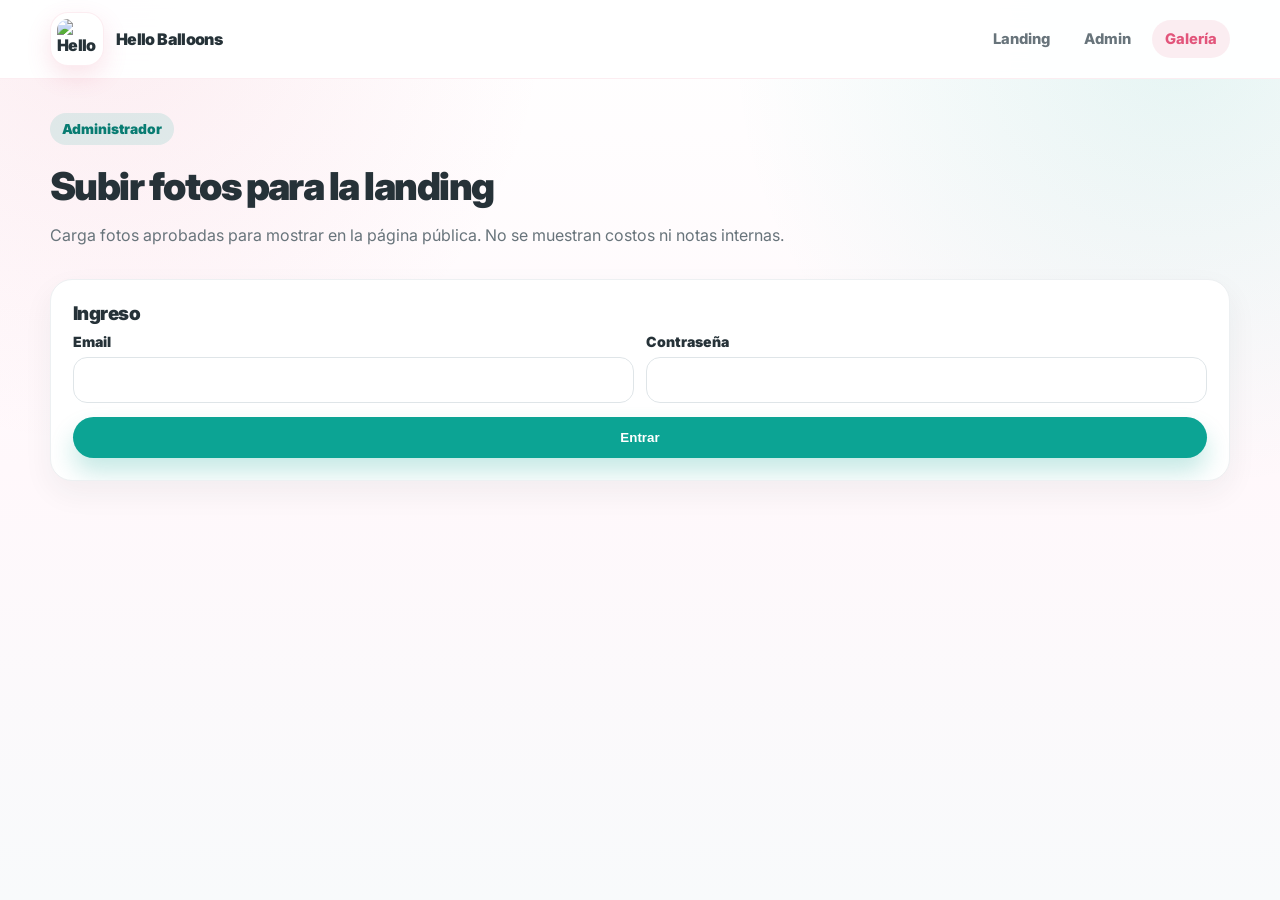
==== admin-galeria.html @ 2f2d410d "Add admin public gallery upload page" ====
<!DOCTYPE html>
<html lang="es">
<head>
  <meta charset="UTF-8" />
  <meta name="viewport" content="width=device-width, initial-scale=1.0" />
  <title>Galería Admin | Hello Balloons</title>
  <link rel="preconnect" href="https://fonts.googleapis.com">
  <link rel="preconnect" href="https://fonts.gstatic.com" crossorigin>
  <link href="https://fonts.googleapis.com/css2?family=Inter:wght@400;600;700;800;900&display=swap" rel="stylesheet">
  <link rel="stylesheet" href="assets/css/hb-app.css" />
</head>
<body>
  <nav class="hb-nav">
    <div class="hb-nav-inner">
      <a class="hb-brand" href="index.html"><img src="https://i.imgur.com/41t5f0K.png" alt="Hello Balloons" /><span>Hello Balloons</span></a>
      <div class="hb-nav-links">
        <a href="index.html">Landing</a>
        <a href="admin.html">Admin</a>
        <a class="active" href="admin-galeria.html">Galería</a>
      </div>
    </div>
  </nav>

  <main class="hb-section">
    <div class="hb-container">
      <div class="hb-section-header">
        <div>
          <div class="hb-eyebrow">Administrador</div>
          <h2>Subir fotos para la landing</h2>
          <p class="hb-muted">Carga fotos aprobadas para mostrar en la página pública. No se muestran costos ni notas internas.</p>
        </div>
      </div>

      <section id="loginPanel" class="hb-card pad" style="display:none;margin-bottom:18px">
        <h3>Ingreso</h3>
        <form id="loginForm" class="hb-form">
          <div class="hb-inline">
            <div class="hb-field"><label>Email</label><input id="email" type="email" required /></div>
            <div class="hb-field"><label>Contraseña</label><input id="password" type="password" required /></div>
          </div>
          <button class="hb-button primary" type="submit">Entrar</button>
        </form>
        <div id="loginMessage" class="hb-alert danger" style="display:none;margin-top:14px"></div>
      </section>

      <section id="galleryPanel" style="display:none">
        <div class="hb-grid-2">
          <div class="hb-card pad">
            <h3>Nuevo evento público</h3>
            <form id="galleryForm" class="hb-form">
              <div class="hb-field">
                <label>Título para mostrar</label>
                <input id="publicTitle" placeholder="Bautizo en tonos suaves" required />
              </div>
              <div class="hb-inline">
                <div class="hb-field">
                  <label>Tipo</label>
                  <select id="eventType">
                    <option>Bautizo</option>
                    <option>Cumpleaños</option>
                    <option>Baby shower</option>
                    <option>Revelación</option>
                    <option>Graduación</option>
                    <option>Corporativo</option>
                    <option>Otro</option>
                  </select>
                </div>
                <div class="hb-field">
                  <label>Fecha</label>
                  <input id="eventDate" type="date" />
                </div>
              </div>
              <div class="hb-field">
                <label>Colores</label>
                <input id="colors" placeholder="beige, blanco, dorado" />
              </div>
              <div class="hb-field">
                <label>Fotos</label>
                <input id="photos" type="file" accept="image/*" multiple required />
              </div>
              <button class="hb-button primary" type="submit">Publicar en galería</button>
            </form>
            <div id="formMessage" class="hb-alert info" style="display:none;margin-top:14px"></div>
          </div>

          <div class="hb-card pad">
            <h3>Importante</h3>
            <p class="hb-muted">Solo sube fotos que quieres mostrar públicamente. La landing usará estas imágenes para inspirar a nuevos clientes.</p>
            <div class="hb-alert warn">Esta sección es solo para fotos públicas. La memoria interna de eventos sigue separada.</div>
          </div>
        </div>

        <section class="hb-section">
          <div class="hb-section-header">
            <div><h2>Últimos eventos publicados</h2></div>
            <button id="refreshButton" class="hb-button secondary" type="button">Actualizar</button>
          </div>
          <div id="galleryGrid" class="hb-grid-3"></div>
        </section>
      </section>
    </div>
  </main>

  <script src="https://cdn.jsdelivr.net/npm/@supabase/supabase-js@2"></script>
  <script src="assets/js/supabase-config.js"></script>
  <script src="assets/js/hb-core.js"></script>
  <script>
    function colorsArray(value) {
      return String(value || '').split(',').map(item => item.trim()).filter(Boolean);
    }

    function showMessage(id, text, kind = 'info') {
      const box = document.getElementById(id);
      box.className = `hb-alert ${kind}`;
      box.textContent = text;
      box.style.display = 'block';
    }

    async function requireSession() {
      if (!window.HB.isConfigured()) {
        document.getElementById('loginPanel').style.display = 'none';
        document.getElementById('galleryPanel').style.display = 'block';
        showMessage('formMessage', 'Modo prototipo: configura Supabase y ejecuta las migraciones para subir fotos reales.', 'warn');
        return;
      }
      const session = await window.HB.getSession();
      document.getElementById('loginPanel').style.display = session ? 'none' : 'block';
      document.getElementById('galleryPanel').style.display = session ? 'block' : 'none';
      if (session) await loadGallery();
    }

    async function uploadPublicPhotos(memoryId, files) {
      const client = window.HB.client();
      let uploaded = 0;
      for (const file of files) {
        const safeName = file.name.replace(/[^a-zA-Z0-9._-]+/g, '-');
        const path = `${memoryId}/${Date.now()}-${safeName}`;
        const { error: uploadError } = await client.storage.from('event-gallery').upload(path, file);
        if (uploadError) throw uploadError;
        const { error: photoError } = await client.from('event_memory_photos').insert({
          event_memory_id: memoryId,
          storage_bucket: 'event-gallery',
          storage_path: path,
          original_filename: file.name,
          mime_type: file.type,
          file_size_bytes: file.size,
          is_cover: uploaded === 0,
          is_public: true,
          display_order: uploaded
        });
        if (photoError) throw photoError;
        uploaded++;
      }
      return uploaded;
    }

    async function loadGallery() {
      const client = window.HB.client();
      if (!client) {
        document.getElementById('galleryGrid').innerHTML = '<div class="hb-alert warn">Galería en modo prototipo.</div>';
        return;
      }
      const { data, error } = await client
        .from('event_memories')
        .select('id, public_title, title, event_type, event_date, color_palette, event_memory_photos(storage_bucket, storage_path, is_cover, is_public)')
        .eq('is_public', true)
        .order('created_at', { ascending: false })
        .limit(12);
      if (error) throw error;

      document.getElementById('galleryGrid').innerHTML = (data || []).map(item => {
        const photo = (item.event_memory_photos || []).find(p => p.is_public) || (item.event_memory_photos || [])[0];
        let image = '';
        if (photo) {
          image = client.storage.from(photo.storage_bucket).getPublicUrl(photo.storage_path).data.publicUrl;
        }
        return `
          <article class="hb-card">
            ${image ? `<img class="hb-card-img" src="${window.HB.escapeAttr(image)}" alt="${window.HB.escapeAttr(item.public_title || item.title)}" />` : ''}
            <div class="hb-card-body">
              <h3>${window.HB.escapeHtml(item.public_title || item.title)}</h3>
              <p class="hb-muted">${window.HB.escapeHtml(item.event_type || '')}</p>
            </div>
          </article>
        `;
      }).join('') || '<div class="hb-alert warn">Todavía no hay fotos públicas.</div>';
    }

    document.getElementById('loginForm').addEventListener('submit', async (event) => {
      event.preventDefault();
      try {
        await window.HB.signIn(document.getElementById('email').value.trim(), document.getElementById('password').value);
        await requireSession();
      } catch (error) {
        showMessage('loginMessage', error.message || 'No se pudo iniciar sesión.', 'danger');
      }
    });

    document.getElementById('galleryForm').addEventListener('submit', async (event) => {
      event.preventDefault();
      const client = window.HB.client();
      if (!client) {
        showMessage('formMessage', 'Modo prototipo: no se subieron fotos reales.', 'warn');
        return;
      }
      try {
        const title = document.getElementById('publicTitle').value.trim();
        const payload = {
          title,
          public_title: title,
          event_type: document.getElementById('eventType').value,
          event_date: document.getElementById('eventDate').value || null,
          color_palette: colorsArray(document.getElementById('colors').value),
          is_public: true
        };
        const { data: memory, error } = await client.from('event_memories').insert(payload).select('id').single();
        if (error) throw error;
        const uploaded = await uploadPublicPhotos(memory.id, document.getElementById('photos').files);
        showMessage('formMessage', `Evento publicado con ${uploaded} foto(s).`, 'info');
        event.target.reset();
        await loadGallery();
      } catch (error) {
        showMessage('formMessage', error.message || 'No se pudo publicar.', 'danger');
      }
    });

    document.getElementById('refreshButton').addEventListener('click', loadGallery);
    requireSession();
  </script>
</body>
</html>
---- assets/css/hb-app.css ----
:root {
  --hb-pink: #E2557B;
  --hb-teal: #0CA494;
  --hb-yellow: #D6D234;
  --hb-ink: #263238;
  --hb-soft: #FFF8FB;
  --hb-muted: #68747b;
  --hb-line: #edf0f2;
  --hb-card: #ffffff;
  --hb-radius: 22px;
  --hb-shadow: 0 18px 45px rgba(38, 50, 56, 0.10);
}

* { box-sizing: border-box; }

body {
  margin: 0;
  min-height: 100vh;
  font-family: Inter, Arial, sans-serif;
  color: var(--hb-ink);
  background:
    radial-gradient(circle at 8% 0%, rgba(226, 85, 123, .10), transparent 28rem),
    radial-gradient(circle at 92% 5%, rgba(12, 164, 148, .10), transparent 28rem),
    linear-gradient(180deg, #fff, #fff8fb 52%, #f8fafb);
}

a { color: inherit; }

.hb-shell { min-height: 100vh; }

.hb-nav {
  position: sticky;
  top: 0;
  z-index: 20;
  border-bottom: 1px solid rgba(226,85,123,.10);
  background: rgba(255,255,255,.94);
  backdrop-filter: blur(18px);
  color: var(--hb-ink);
}

.hb-nav-inner {
  width: min(1180px, calc(100% - 32px));
  margin: 0 auto;
  min-height: 78px;
  display: flex;
  align-items: center;
  justify-content: space-between;
  gap: 18px;
}

.hb-brand {
  display: flex;
  align-items: center;
  gap: 12px;
  text-decoration: none;
  font-weight: 950;
  letter-spacing: -.04em;
}

.hb-brand img,
.hb-logo-mark {
  width: 54px;
  height: 54px;
  object-fit: contain;
  border-radius: 18px;
  background: #fff;
  padding: 6px;
  box-shadow: 0 10px 24px rgba(226, 85, 123, .16);
  border: 1px solid rgba(226, 85, 123, .10);
}

.hb-nav-links {
  display: flex;
  align-items: center;
  gap: 8px;
  flex-wrap: wrap;
}

.hb-nav-links a {
  text-decoration: none;
  padding: 10px 13px;
  border-radius: 999px;
  color: var(--hb-muted);
  font-weight: 800;
  font-size: .92rem;
}

.hb-nav-links a:hover,
.hb-nav-links a.active {
  background: rgba(226,85,123,.10);
  color: var(--hb-pink);
}

.hb-container {
  width: min(1180px, calc(100% - 32px));
  margin: 0 auto;
}

.hb-hero { padding: 64px 0 28px; }

.hb-hero-centered {
  width: min(860px, 100%);
  margin: 0 auto;
  text-align: center;
}

.hb-logo-hero {
  display: inline-flex;
  align-items: center;
  justify-content: center;
  width: 104px;
  height: 104px;
  margin-bottom: 22px;
  border-radius: 30px;
  background: #fff;
  box-shadow: 0 20px 55px rgba(226, 85, 123, .18);
  border: 1px solid rgba(226, 85, 123, .10);
}

.hb-logo-hero img {
  width: 84px;
  height: 84px;
  object-fit: contain;
}

.hb-hero-grid {
  display: grid;
  grid-template-columns: minmax(0, 1.05fr) minmax(340px, .95fr);
  gap: 28px;
  align-items: stretch;
}

.hb-eyebrow {
  display: inline-flex;
  align-items: center;
  gap: 8px;
  padding: 8px 12px;
  border-radius: 999px;
  background: rgba(12, 164, 148, .12);
  color: #087c72;
  font-size: .86rem;
  font-weight: 900;
  margin-bottom: 18px;
}

.hb-title {
  margin: 0;
  font-size: clamp(2.4rem, 7vw, 5.4rem);
  line-height: .92;
  letter-spacing: -.075em;
  font-weight: 950;
}

.hb-title span { color: var(--hb-pink); }

.hb-lead {
  max-width: 720px;
  color: var(--hb-muted);
  font-size: 1.13rem;
  line-height: 1.72;
  margin: 22px auto 0;
}

.hb-actions {
  display: flex;
  gap: 12px;
  flex-wrap: wrap;
  margin-top: 26px;
}

.hb-hero-centered .hb-actions { justify-content: center; }

.hb-button {
  display: inline-flex;
  align-items: center;
  justify-content: center;
  gap: 8px;
  border: 0;
  border-radius: 999px;
  padding: 13px 18px;
  font-weight: 900;
  text-decoration: none;
  cursor: pointer;
  transition: transform .15s ease, box-shadow .15s ease, background .15s ease;
}

.hb-button:hover { transform: translateY(-1px); }
.hb-button:disabled { opacity: .5; cursor: not-allowed; transform: none; }

.hb-button.primary {
  background: var(--hb-teal);
  color: #fff;
  box-shadow: 0 14px 25px rgba(12, 164, 148, .24);
}

.hb-button.secondary {
  background: #fff;
  color: var(--hb-ink);
  border: 1px solid var(--hb-line);
}

.hb-button.pink {
  background: var(--hb-pink);
  color: #fff;
  box-shadow: 0 14px 25px rgba(226, 85, 123, .20);
}

.hb-button.warn {
  background: var(--hb-yellow);
  color: var(--hb-ink);
}

.hb-visual-card {
  overflow: hidden;
  border-radius: var(--hb-radius);
  min-height: 420px;
  background: #fff;
  box-shadow: var(--hb-shadow);
  position: relative;
  border: 1px solid var(--hb-line);
}

.hb-visual-badge {
  position: absolute;
  left: 22px;
  right: 22px;
  bottom: 22px;
  padding: 20px;
  border-radius: 18px;
  background: rgba(255,255,255,.92);
  backdrop-filter: blur(14px);
}

.hb-visual-badge strong {
  display: block;
  font-size: 1.15rem;
  margin-bottom: 6px;
}

.hb-section { padding: 34px 0; }

.hb-section-header {
  display: flex;
  justify-content: space-between;
  gap: 18px;
  align-items: end;
  margin-bottom: 18px;
}

.hb-section h2 {
  margin: 0;
  font-size: clamp(1.7rem, 3vw, 2.4rem);
  letter-spacing: -.04em;
  font-weight: 950;
}

.hb-muted { color: var(--hb-muted); }

.hb-grid-4 {
  display: grid;
  grid-template-columns: repeat(4, minmax(0, 1fr));
  gap: 18px;
}

.hb-grid-3 {
  display: grid;
  grid-template-columns: repeat(3, minmax(0, 1fr));
  gap: 18px;
}

.hb-grid-2 {
  display: grid;
  grid-template-columns: repeat(2, minmax(0, 1fr));
  gap: 18px;
}

.hb-card {
  background: var(--hb-card);
  border: 1px solid var(--hb-line);
  border-radius: var(--hb-radius);
  box-shadow: 0 12px 30px rgba(38, 50, 56, .06);
  overflow: hidden;
}

.hb-card.pad { padding: 22px; }

.hb-card img.hb-card-img {
  width: 100%;
  height: 210px;
  object-fit: cover;
}

.hb-card-body { padding: 20px; }

.hb-card h3 {
  margin: 0 0 8px;
  font-size: 1.18rem;
  font-weight: 950;
  letter-spacing: -.03em;
}

.hb-price {
  color: var(--hb-pink);
  font-size: 1.12rem;
  font-weight: 950;
}

.hb-kpi {
  display: grid;
  gap: 4px;
  padding: 18px;
  border-radius: 18px;
  background: #fff;
  border: 1px solid var(--hb-line);
}

.hb-kpi span {
  color: var(--hb-muted);
  font-weight: 700;
  font-size: .85rem;
}

.hb-kpi strong {
  font-size: 1.45rem;
  letter-spacing: -.04em;
}

.hb-form { display: grid; gap: 14px; }

.hb-field { display: grid; gap: 7px; }

.hb-field label {
  font-size: .88rem;
  font-weight: 900;
  color: var(--hb-ink);
}

.hb-field input,
.hb-field select,
.hb-field textarea {
  width: 100%;
  border: 1px solid #dfe5e8;
  border-radius: 14px;
  padding: 12px 13px;
  font: inherit;
  background: #fff;
  color: var(--hb-ink);
}

.hb-field textarea { min-height: 108px; resize: vertical; }

.hb-inline {
  display: grid;
  grid-template-columns: repeat(2, minmax(0, 1fr));
  gap: 12px;
}

.hb-alert {
  border-radius: 16px;
  padding: 14px 16px;
  border: 1px solid var(--hb-line);
  background: #fff;
}

.hb-alert.info { border-left: 5px solid var(--hb-teal); }
.hb-alert.warn { border-left: 5px solid var(--hb-yellow); background: #fffdf0; }
.hb-alert.danger { border-left: 5px solid var(--hb-pink); background: #fff6f8; }

.hb-status {
  display: inline-flex;
  align-items: center;
  gap: 7px;
  padding: 7px 10px;
  border-radius: 999px;
  font-size: .82rem;
  font-weight: 950;
}

.hb-status.verde { background: rgba(12, 164, 148, .13); color: #087c72; }
.hb-status.amarillo { background: rgba(214, 210, 52, .25); color: #5d5612; }
.hb-status.rojo { background: rgba(226, 85, 123, .13); color: #a1284b; }
.hb-status.sin_precio, .hb-status.pending { background: #edf0f2; color: #506068; }

.hb-table-wrap {
  overflow: auto;
  border-radius: 18px;
  border: 1px solid var(--hb-line);
}

.hb-table {
  width: 100%;
  border-collapse: collapse;
  background: #fff;
  min-width: 760px;
}

.hb-table th,
.hb-table td {
  padding: 13px 14px;
  border-bottom: 1px solid var(--hb-line);
  text-align: left;
  vertical-align: top;
}

.hb-table th {
  background: #fbfcfd;
  color: var(--hb-muted);
  font-size: .78rem;
  text-transform: uppercase;
  letter-spacing: .08em;
}

/* Friendly customer flow */
.hb-app-page {
  min-height: 100vh;
  padding-bottom: 96px;
}

.hb-app-top {
  width: min(720px, calc(100% - 28px));
  margin: 0 auto;
  padding: 18px 0 8px;
  display: flex;
  align-items: center;
  justify-content: space-between;
  gap: 14px;
}

.hb-app-brand {
  display: flex;
  align-items: center;
  gap: 12px;
  font-weight: 950;
  letter-spacing: -.035em;
}

.hb-progress {
  width: min(720px, calc(100% - 28px));
  margin: 10px auto 0;
  height: 10px;
  border-radius: 999px;
  background: #f0f2f4;
  overflow: hidden;
}

.hb-progress span {
  display: block;
  height: 100%;
  width: 0%;
  border-radius: inherit;
  background: linear-gradient(90deg, var(--hb-pink), var(--hb-teal));
  transition: width .25s ease;
}

.hb-step-wrap {
  width: min(720px, calc(100% - 28px));
  margin: 20px auto 0;
}

.hb-step {
  display: none;
  animation: hbFade .22s ease;
}

.hb-step.active { display: block; }

@keyframes hbFade {
  from { opacity: 0; transform: translateY(8px); }
  to { opacity: 1; transform: translateY(0); }
}

.hb-question-card {
  background: #fff;
  border: 1px solid rgba(226, 85, 123, .10);
  border-radius: 30px;
  box-shadow: 0 18px 45px rgba(38, 50, 56, .08);
  padding: clamp(22px, 5vw, 36px);
}

.hb-question-card h1,
.hb-question-card h2 {
  margin: 0;
  font-size: clamp(2rem, 7vw, 3.6rem);
  line-height: 1;
  letter-spacing: -.065em;
  font-weight: 950;
}

.hb-question-card p {
  margin: 14px 0 0;
  color: var(--hb-muted);
  line-height: 1.65;
}

.hb-options {
  display: grid;
  gap: 12px;
  margin-top: 22px;
}

.hb-options.grid {
  grid-template-columns: repeat(2, minmax(0, 1fr));
}

.hb-option {
  width: 100%;
  text-align: left;
  border: 1px solid #e7ecef;
  border-radius: 22px;
  background: #fff;
  padding: 18px;
  cursor: pointer;
  font: inherit;
  transition: border .15s ease, transform .15s ease, box-shadow .15s ease, background .15s ease;
}

.hb-option:hover {
  transform: translateY(-1px);
  box-shadow: 0 12px 26px rgba(38, 50, 56, .08);
}

.hb-option.selected {
  border-color: rgba(226,85,123,.55);
  background: #fff8fb;
  box-shadow: 0 12px 28px rgba(226,85,123,.12);
}

.hb-option strong {
  display: block;
  font-size: 1.05rem;
  margin-bottom: 5px;
}

.hb-option small {
  color: var(--hb-muted);
  line-height: 1.45;
}

.hb-pill-row {
  display: flex;
  gap: 10px;
  flex-wrap: wrap;
  margin-top: 18px;
}

.hb-pill {
  border: 1px solid #e7ecef;
  border-radius: 999px;
  padding: 10px 13px;
  background: #fff;
  font-weight: 800;
  cursor: pointer;
}

.hb-pill.selected {
  background: var(--hb-ink);
  color: #fff;
  border-color: var(--hb-ink);
}

.hb-big-input,
.hb-big-textarea {
  width: 100%;
  margin-top: 22px;
  border: 1px solid #dfe5e8;
  border-radius: 24px;
  padding: 18px;
  font: inherit;
  font-size: 1rem;
  background: #fbfcfd;
}

.hb-big-textarea {
  min-height: 170px;
  resize: vertical;
}

.hb-client-summary {
  display: grid;
  gap: 10px;
  margin-top: 20px;
}

.hb-summary-row {
  display: flex;
  justify-content: space-between;
  gap: 14px;
  padding: 13px 0;
  border-bottom: 1px solid var(--hb-line);
}

.hb-summary-row span:first-child { color: var(--hb-muted); font-weight: 800; }
.hb-summary-row span:last-child { text-align: right; font-weight: 900; }

.hb-bottom-bar {
  position: fixed;
  left: 0;
  right: 0;
  bottom: 0;
  z-index: 30;
  background: rgba(255,255,255,.92);
  backdrop-filter: blur(18px);
  border-top: 1px solid var(--hb-line);
  padding: 12px 14px max(12px, env(safe-area-inset-bottom));
}

.hb-bottom-inner {
  width: min(720px, 100%);
  margin: 0 auto;
  display: flex;
  gap: 10px;
  align-items: center;
}

.hb-bottom-inner .hb-button { flex: 1; }
.hb-bottom-inner .hb-button.secondary { flex: .6; }

.hb-mini-note {
  display: inline-flex;
  margin-top: 14px;
  padding: 10px 12px;
  border-radius: 999px;
  background: rgba(214, 210, 52, .20);
  color: #5d5612;
  font-size: .88rem;
  font-weight: 800;
}

.hb-footer {
  margin-top: 40px;
  padding: 32px 0;
  background: var(--hb-ink);
  color: #fff;
}

@media (max-width: 900px) {
  .hb-hero-grid,
  .hb-grid-4,
  .hb-grid-3,
  .hb-grid-2,
  .hb-inline,
  .hb-options.grid {
    grid-template-columns: 1fr;
  }
  .hb-nav-inner {
    align-items: flex-start;
    flex-direction: column;
    padding: 14px 0;
  }
  .hb-nav-links { width: 100%; overflow-x: auto; flex-wrap: nowrap; padding-bottom: 2px; }
  .hb-nav-links a { padding: 8px 10px; white-space: nowrap; }
  .hb-hero { padding-top: 42px; }
  .hb-actions .hb-button { width: 100%; }
  .hb-section-header { align-items: flex-start; flex-direction: column; }
}
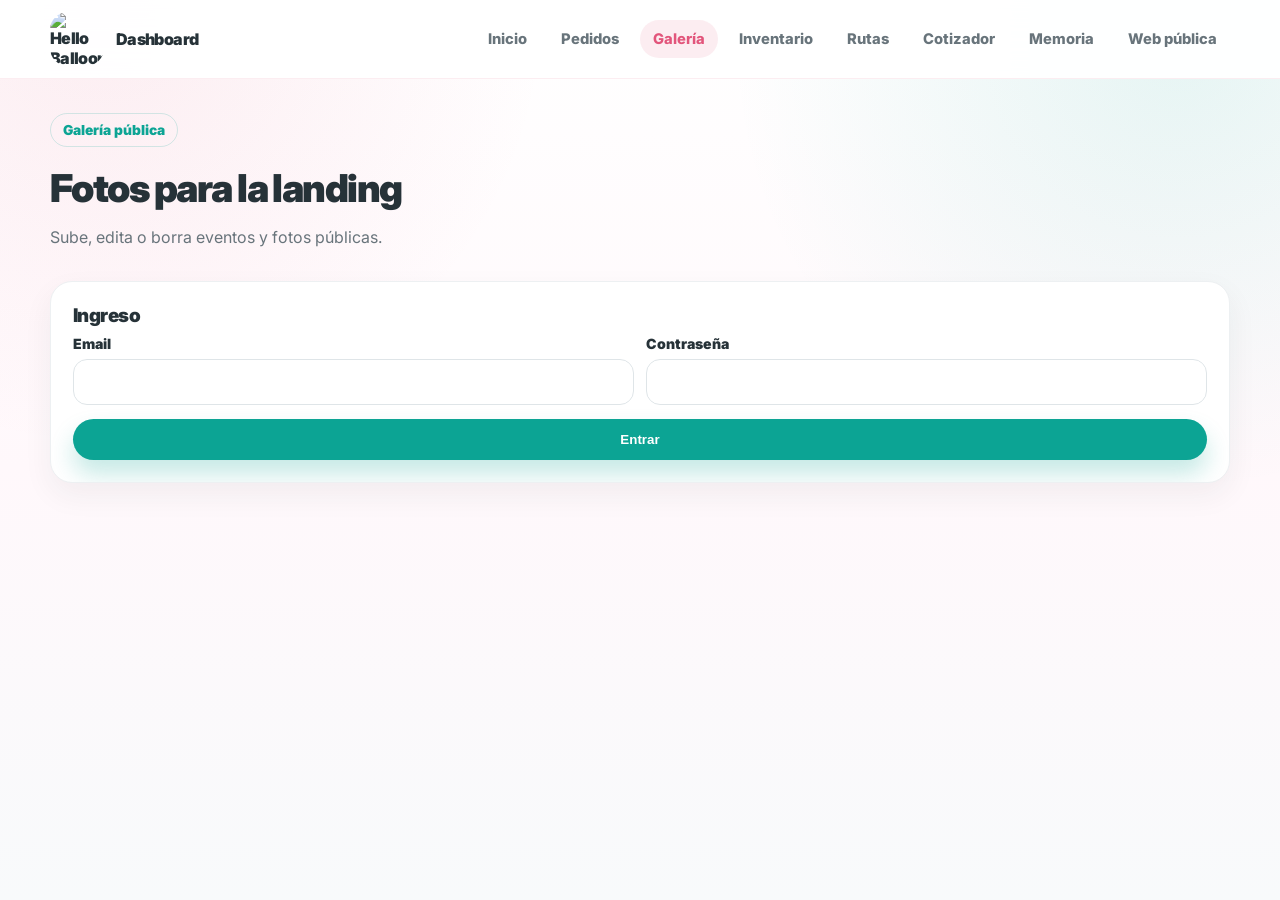
==== commit f81ade5b: "Add edit and delete controls to public gallery" ====
--- a/admin-galeria.html
+++ b/admin-galeria.html
@@ -3,229 +3,41 @@
 <head>
   <meta charset="UTF-8" />
   <meta name="viewport" content="width=device-width, initial-scale=1.0" />
-  <title>Galería Admin | Hello Balloons</title>
+  <title>Galería | Hello Balloons</title>
   <link rel="preconnect" href="https://fonts.googleapis.com">
   <link rel="preconnect" href="https://fonts.gstatic.com" crossorigin>
   <link href="https://fonts.googleapis.com/css2?family=Inter:wght@400;600;700;800;900&display=swap" rel="stylesheet">
   <link rel="stylesheet" href="assets/css/hb-app.css" />
+  <link rel="stylesheet" href="assets/css/hb-public.css" />
+  <style>.hb-danger-button{background:#fff;color:#a1284b;border:1px solid rgba(226,85,123,.28);box-shadow:none}.hb-card-actions{display:flex;gap:8px;flex-wrap:wrap;margin-top:14px}.hb-gallery-photo{position:relative}.hb-gallery-photo button{position:absolute;right:10px;top:10px}.hb-modal-backdrop{position:fixed;inset:0;background:rgba(38,50,56,.42);z-index:80;display:none;align-items:center;justify-content:center;padding:18px}.hb-modal-backdrop.open{display:flex}.hb-modal{width:min(680px,100%);background:#fff;border-radius:28px;padding:24px;box-shadow:0 24px 80px rgba(0,0,0,.25)}.hb-close{border:0;background:#f4f6f7;border-radius:999px;width:40px;height:40px;font-weight:900;cursor:pointer}</style>
 </head>
 <body>
-  <nav class="hb-nav">
-    <div class="hb-nav-inner">
-      <a class="hb-brand" href="index.html"><img src="https://i.imgur.com/41t5f0K.png" alt="Hello Balloons" /><span>Hello Balloons</span></a>
-      <div class="hb-nav-links">
-        <a href="index.html">Landing</a>
-        <a href="admin.html">Admin</a>
-        <a class="active" href="admin-galeria.html">Galería</a>
-      </div>
-    </div>
-  </nav>
-
-  <main class="hb-section">
-    <div class="hb-container">
-      <div class="hb-section-header">
-        <div>
-          <div class="hb-eyebrow">Administrador</div>
-          <h2>Subir fotos para la landing</h2>
-          <p class="hb-muted">Carga fotos aprobadas para mostrar en la página pública. No se muestran costos ni notas internas.</p>
-        </div>
-      </div>
-
-      <section id="loginPanel" class="hb-card pad" style="display:none;margin-bottom:18px">
-        <h3>Ingreso</h3>
-        <form id="loginForm" class="hb-form">
-          <div class="hb-inline">
-            <div class="hb-field"><label>Email</label><input id="email" type="email" required /></div>
-            <div class="hb-field"><label>Contraseña</label><input id="password" type="password" required /></div>
-          </div>
-          <button class="hb-button primary" type="submit">Entrar</button>
-        </form>
-        <div id="loginMessage" class="hb-alert danger" style="display:none;margin-top:14px"></div>
-      </section>
-
-      <section id="galleryPanel" style="display:none">
-        <div class="hb-grid-2">
-          <div class="hb-card pad">
-            <h3>Nuevo evento público</h3>
-            <form id="galleryForm" class="hb-form">
-              <div class="hb-field">
-                <label>Título para mostrar</label>
-                <input id="publicTitle" placeholder="Bautizo en tonos suaves" required />
-              </div>
-              <div class="hb-inline">
-                <div class="hb-field">
-                  <label>Tipo</label>
-                  <select id="eventType">
-                    <option>Bautizo</option>
-                    <option>Cumpleaños</option>
-                    <option>Baby shower</option>
-                    <option>Revelación</option>
-                    <option>Graduación</option>
-                    <option>Corporativo</option>
-                    <option>Otro</option>
-                  </select>
-                </div>
-                <div class="hb-field">
-                  <label>Fecha</label>
-                  <input id="eventDate" type="date" />
-                </div>
-              </div>
-              <div class="hb-field">
-                <label>Colores</label>
-                <input id="colors" placeholder="beige, blanco, dorado" />
-              </div>
-              <div class="hb-field">
-                <label>Fotos</label>
-                <input id="photos" type="file" accept="image/*" multiple required />
-              </div>
-              <button class="hb-button primary" type="submit">Publicar en galería</button>
-            </form>
-            <div id="formMessage" class="hb-alert info" style="display:none;margin-top:14px"></div>
-          </div>
-
-          <div class="hb-card pad">
-            <h3>Importante</h3>
-            <p class="hb-muted">Solo sube fotos que quieres mostrar públicamente. La landing usará estas imágenes para inspirar a nuevos clientes.</p>
-            <div class="hb-alert warn">Esta sección es solo para fotos públicas. La memoria interna de eventos sigue separada.</div>
-          </div>
-        </div>
-
-        <section class="hb-section">
-          <div class="hb-section-header">
-            <div><h2>Últimos eventos publicados</h2></div>
-            <button id="refreshButton" class="hb-button secondary" type="button">Actualizar</button>
-          </div>
-          <div id="galleryGrid" class="hb-grid-3"></div>
-        </section>
-      </section>
-    </div>
-  </main>
-
-  <script src="https://cdn.jsdelivr.net/npm/@supabase/supabase-js@2"></script>
-  <script src="assets/js/supabase-config.js"></script>
-  <script src="assets/js/hb-core.js"></script>
+  <nav class="hb-nav"><div class="hb-nav-inner"><a class="hb-brand" href="dashboard.html"><img src="https://i.imgur.com/41t5f0K.png" alt="Hello Balloons" /><span>Dashboard</span></a><div class="hb-nav-links"><a href="dashboard.html">Analytics</a><a class="active" href="admin-galeria.html">Galería</a><a href="inventario-app.html">Inventario</a><a href="rutas.html">Rutas</a><a href="cotizador.html">Cotizador</a><a href="memoria-eventos.html">Memoria</a><a href="index.html">Web pública</a></div></div></nav>
+  <main class="hb-section"><div class="hb-container">
+    <div class="hb-section-header"><div><div class="hb-eyebrow">Galería pública</div><h2>Fotos para la landing</h2><p class="hb-muted">Sube, edita o borra eventos y fotos públicas.</p></div></div>
+    <section id="loginPanel" class="hb-card pad" style="display:none;margin-bottom:18px"><h3>Ingreso</h3><form id="loginForm" class="hb-form"><div class="hb-inline"><div class="hb-field"><label>Email</label><input id="email" type="email" required /></div><div class="hb-field"><label>Contraseña</label><input id="password" type="password" required /></div></div><button class="hb-button primary" type="submit">Entrar</button></form><div id="loginMessage" class="hb-alert danger" style="display:none;margin-top:14px"></div></section>
+    <section id="galleryPanel" style="display:none">
+      <div class="hb-grid-2"><div class="hb-card pad"><h3>Nuevo evento público</h3><form id="galleryForm" class="hb-form"><div class="hb-field"><label>Título para mostrar</label><input id="publicTitle" required /></div><div class="hb-inline"><div class="hb-field"><label>Tipo</label><select id="eventType"><option>Bautizo</option><option>Cumpleaños</option><option>Baby shower</option><option>Revelación</option><option>Graduación</option><option>Corporativo</option><option>Otro</option></select></div><div class="hb-field"><label>Fecha</label><input id="eventDate" type="date" /></div></div><div class="hb-field"><label>Colores</label><input id="colors" placeholder="beige, blanco, dorado" /></div><div class="hb-field"><label>Fotos</label><input id="photos" type="file" accept="image/*" multiple required /></div><button class="hb-button primary" type="submit">Publicar en galería</button></form><div id="formMessage" class="hb-alert info" style="display:none;margin-top:14px"></div></div><div class="hb-card pad"><h3>Gestión</h3><p class="hb-muted">Cada evento publicado puede editarse o borrarse. Cada foto también puede eliminarse individualmente.</p><div class="hb-alert warn">Solo deja públicas las fotos aprobadas para la landing.</div></div></div>
+      <section class="hb-section"><div class="hb-section-header"><div><h2>Eventos publicados</h2></div><button id="refreshButton" class="hb-button secondary" type="button">Actualizar</button></div><div id="galleryGrid" class="hb-grid-3"></div></section>
+    </section>
+  </div></main>
+  <div id="editModal" class="hb-modal-backdrop"><div class="hb-modal"><div style="display:flex;justify-content:space-between;gap:12px"><h3>Editar evento</h3><button class="hb-close" id="closeModal" type="button">×</button></div><form id="editForm" class="hb-form"><input id="editId" type="hidden" /><div class="hb-field"><label>Título público</label><input id="editPublicTitle" /></div><div class="hb-inline"><div class="hb-field"><label>Tipo</label><input id="editEventType" /></div><div class="hb-field"><label>Fecha</label><input id="editEventDate" type="date" /></div></div><div class="hb-field"><label>Colores</label><input id="editColors" /></div><div class="hb-actions"><button class="hb-button pink" type="submit">Guardar cambios</button><button class="hb-button secondary" id="cancelEdit" type="button">Cancelar</button></div></form></div></div>
+  <script src="https://cdn.jsdelivr.net/npm/@supabase/supabase-js@2"></script><script src="assets/js/supabase-config.js?v=gallery-edit"></script><script src="assets/js/hb-core.js?v=gallery-edit"></script>
   <script>
-    function colorsArray(value) {
-      return String(value || '').split(',').map(item => item.trim()).filter(Boolean);
-    }
-
-    function showMessage(id, text, kind = 'info') {
-      const box = document.getElementById(id);
-      box.className = `hb-alert ${kind}`;
-      box.textContent = text;
-      box.style.display = 'block';
-    }
-
-    async function requireSession() {
-      if (!window.HB.isConfigured()) {
-        document.getElementById('loginPanel').style.display = 'none';
-        document.getElementById('galleryPanel').style.display = 'block';
-        showMessage('formMessage', 'Modo prototipo: configura Supabase y ejecuta las migraciones para subir fotos reales.', 'warn');
-        return;
-      }
-      const session = await window.HB.getSession();
-      document.getElementById('loginPanel').style.display = session ? 'none' : 'block';
-      document.getElementById('galleryPanel').style.display = session ? 'block' : 'none';
-      if (session) await loadGallery();
-    }
-
-    async function uploadPublicPhotos(memoryId, files) {
-      const client = window.HB.client();
-      let uploaded = 0;
-      for (const file of files) {
-        const safeName = file.name.replace(/[^a-zA-Z0-9._-]+/g, '-');
-        const path = `${memoryId}/${Date.now()}-${safeName}`;
-        const { error: uploadError } = await client.storage.from('event-gallery').upload(path, file);
-        if (uploadError) throw uploadError;
-        const { error: photoError } = await client.from('event_memory_photos').insert({
-          event_memory_id: memoryId,
-          storage_bucket: 'event-gallery',
-          storage_path: path,
-          original_filename: file.name,
-          mime_type: file.type,
-          file_size_bytes: file.size,
-          is_cover: uploaded === 0,
-          is_public: true,
-          display_order: uploaded
-        });
-        if (photoError) throw photoError;
-        uploaded++;
-      }
-      return uploaded;
-    }
-
-    async function loadGallery() {
-      const client = window.HB.client();
-      if (!client) {
-        document.getElementById('galleryGrid').innerHTML = '<div class="hb-alert warn">Galería en modo prototipo.</div>';
-        return;
-      }
-      const { data, error } = await client
-        .from('event_memories')
-        .select('id, public_title, title, event_type, event_date, color_palette, event_memory_photos(storage_bucket, storage_path, is_cover, is_public)')
-        .eq('is_public', true)
-        .order('created_at', { ascending: false })
-        .limit(12);
-      if (error) throw error;
-
-      document.getElementById('galleryGrid').innerHTML = (data || []).map(item => {
-        const photo = (item.event_memory_photos || []).find(p => p.is_public) || (item.event_memory_photos || [])[0];
-        let image = '';
-        if (photo) {
-          image = client.storage.from(photo.storage_bucket).getPublicUrl(photo.storage_path).data.publicUrl;
-        }
-        return `
-          <article class="hb-card">
-            ${image ? `<img class="hb-card-img" src="${window.HB.escapeAttr(image)}" alt="${window.HB.escapeAttr(item.public_title || item.title)}" />` : ''}
-            <div class="hb-card-body">
-              <h3>${window.HB.escapeHtml(item.public_title || item.title)}</h3>
-              <p class="hb-muted">${window.HB.escapeHtml(item.event_type || '')}</p>
-            </div>
-          </article>
-        `;
-      }).join('') || '<div class="hb-alert warn">Todavía no hay fotos públicas.</div>';
-    }
-
-    document.getElementById('loginForm').addEventListener('submit', async (event) => {
-      event.preventDefault();
-      try {
-        await window.HB.signIn(document.getElementById('email').value.trim(), document.getElementById('password').value);
-        await requireSession();
-      } catch (error) {
-        showMessage('loginMessage', error.message || 'No se pudo iniciar sesión.', 'danger');
-      }
-    });
-
-    document.getElementById('galleryForm').addEventListener('submit', async (event) => {
-      event.preventDefault();
-      const client = window.HB.client();
-      if (!client) {
-        showMessage('formMessage', 'Modo prototipo: no se subieron fotos reales.', 'warn');
-        return;
-      }
-      try {
-        const title = document.getElementById('publicTitle').value.trim();
-        const payload = {
-          title,
-          public_title: title,
-          event_type: document.getElementById('eventType').value,
-          event_date: document.getElementById('eventDate').value || null,
-          color_palette: colorsArray(document.getElementById('colors').value),
-          is_public: true
-        };
-        const { data: memory, error } = await client.from('event_memories').insert(payload).select('id').single();
-        if (error) throw error;
-        const uploaded = await uploadPublicPhotos(memory.id, document.getElementById('photos').files);
-        showMessage('formMessage', `Evento publicado con ${uploaded} foto(s).`, 'info');
-        event.target.reset();
-        await loadGallery();
-      } catch (error) {
-        showMessage('formMessage', error.message || 'No se pudo publicar.', 'danger');
-      }
-    });
-
-    document.getElementById('refreshButton').addEventListener('click', loadGallery);
-    requireSession();
+    let gallery=[];function colorsArray(v){return String(v||'').split(',').map(x=>x.trim()).filter(Boolean)}function showMessage(id,text,kind='info'){const b=document.getElementById(id);b.className=`hb-alert ${kind}`;b.textContent=text;b.style.display='block'}
+    async function requireSession(){if(!window.HB.isConfigured()){document.getElementById('loginPanel').style.display='none';document.getElementById('galleryPanel').style.display='block';showMessage('formMessage','Modo prototipo: configura Supabase para subir fotos reales.','warn');return}const s=await window.HB.getSession();document.getElementById('loginPanel').style.display=s?'none':'block';document.getElementById('galleryPanel').style.display=s?'block':'none';if(s)await loadGallery()}
+    async function uploadPublicPhotos(memoryId,files){const c=window.HB.client();let uploaded=0;for(const file of files){const safe=file.name.replace(/[^a-zA-Z0-9._-]+/g,'-');const path=`${memoryId}/${Date.now()}-${safe}`;const {error:up}=await c.storage.from('event-gallery').upload(path,file);if(up)throw up;const {error:ph}=await c.from('event_memory_photos').insert({event_memory_id:memoryId,storage_bucket:'event-gallery',storage_path:path,original_filename:file.name,mime_type:file.type,file_size_bytes:file.size,is_cover:uploaded===0,is_public:true,display_order:uploaded});if(ph)throw ph;uploaded++}return uploaded}
+    async function loadGallery(){const c=window.HB.client();if(!c){document.getElementById('galleryGrid').innerHTML='<div class="hb-alert warn">Galería en modo prototipo.</div>';return}const {data,error}=await c.from('event_memories').select('id, public_title, title, event_type, event_date, color_palette, event_memory_photos(id, storage_bucket, storage_path, is_cover, is_public, display_order)').eq('is_public',true).order('created_at',{ascending:false}).limit(30);if(error)throw error;gallery=data||[];renderGallery(c)}
+    function renderGallery(c){document.getElementById('galleryGrid').innerHTML=gallery.length?gallery.map(item=>{const photos=(item.event_memory_photos||[]).filter(p=>p.is_public).sort((a,b)=>Number(a.display_order||0)-Number(b.display_order||0));const first=photos[0];const image=first?c.storage.from(first.storage_bucket).getPublicUrl(first.storage_path).data.publicUrl:'';return `<article class="hb-card">${image?`<img class="hb-card-img" src="${window.HB.escapeAttr(image)}" />`:''}<div class="hb-card-body"><h3>${window.HB.escapeHtml(item.public_title||item.title)}</h3><p class="hb-muted">${window.HB.escapeHtml(item.event_type||'')} · ${(item.color_palette||[]).join(', ')}</p><div class="hb-card-actions"><button class="hb-button secondary" data-edit-event="${item.id}">Editar</button><button class="hb-button hb-danger-button" data-delete-event="${item.id}">Borrar evento</button></div><div style="display:grid;gap:8px;margin-top:12px">${photos.map(p=>`<div class="hb-record"><small>${window.HB.escapeHtml(p.storage_path.split('/').pop())}</small><button class="hb-button hb-danger-button" data-delete-photo="${p.id}" data-bucket="${p.storage_bucket}" data-path="${window.HB.escapeAttr(p.storage_path)}">Borrar foto</button></div>`).join('')}</div></div></article>`}).join(''):'<div class="hb-alert warn">Todavía no hay fotos públicas.</div>'}
+    function openEdit(id){const item=gallery.find(x=>x.id===id);if(!item)return;document.getElementById('editId').value=item.id;document.getElementById('editPublicTitle').value=item.public_title||item.title||'';document.getElementById('editEventType').value=item.event_type||'';document.getElementById('editEventDate').value=item.event_date||'';document.getElementById('editColors').value=(item.color_palette||[]).join(', ');document.getElementById('editModal').classList.add('open')}
+    async function saveEdit(e){e.preventDefault();const c=window.HB.client();const id=document.getElementById('editId').value;const payload={public_title:document.getElementById('editPublicTitle').value.trim()||null,title:document.getElementById('editPublicTitle').value.trim()||null,event_type:document.getElementById('editEventType').value.trim()||null,event_date:document.getElementById('editEventDate').value||null,color_palette:colorsArray(document.getElementById('editColors').value)};const {error}=await c.from('event_memories').update(payload).eq('id',id);if(error)throw error;closeEdit();await loadGallery();showMessage('formMessage','Evento actualizado.','info')}
+    async function deleteEvent(id){if(!confirm('¿Borrar este evento de la galería?'))return;const c=window.HB.client();const {error}=await c.from('event_memories').delete().eq('id',id);if(error)throw error;await loadGallery();showMessage('formMessage','Evento borrado.','info')}
+    async function deletePhoto(id,bucket,path){if(!confirm('¿Borrar esta foto?'))return;const c=window.HB.client();await c.storage.from(bucket).remove([path]);const {error}=await c.from('event_memory_photos').delete().eq('id',id);if(error)throw error;await loadGallery();showMessage('formMessage','Foto borrada.','info')}
+    function closeEdit(){document.getElementById('editModal').classList.remove('open')}
+    document.addEventListener('click',async e=>{try{const ed=e.target.closest('[data-edit-event]'),de=e.target.closest('[data-delete-event]'),dp=e.target.closest('[data-delete-photo]');if(ed)openEdit(ed.dataset.editEvent);if(de)await deleteEvent(de.dataset.deleteEvent);if(dp)await deletePhoto(dp.dataset.deletePhoto,dp.dataset.bucket,dp.dataset.path)}catch(err){showMessage('formMessage',err.message||'No se pudo completar la acción.','danger')}});
+    document.getElementById('loginForm').addEventListener('submit',async e=>{e.preventDefault();try{await window.HB.signIn(document.getElementById('email').value.trim(),document.getElementById('password').value);await requireSession()}catch(err){showMessage('loginMessage',err.message||'No se pudo iniciar sesión.','danger')}});
+    document.getElementById('galleryForm').addEventListener('submit',async e=>{e.preventDefault();const c=window.HB.client();if(!c){showMessage('formMessage','Modo prototipo: no se subieron fotos reales.','warn');return}try{const title=document.getElementById('publicTitle').value.trim();const payload={title,public_title:title,event_type:document.getElementById('eventType').value,event_date:document.getElementById('eventDate').value||null,color_palette:colorsArray(document.getElementById('colors').value),is_public:true};const {data:mem,error}=await c.from('event_memories').insert(payload).select('id').single();if(error)throw error;const uploaded=await uploadPublicPhotos(mem.id,document.getElementById('photos').files);showMessage('formMessage',`Evento publicado con ${uploaded} foto(s).`,'info');e.target.reset();await loadGallery()}catch(err){showMessage('formMessage',err.message||'No se pudo publicar.','danger')}});
+    document.getElementById('refreshButton').addEventListener('click',loadGallery);document.getElementById('editForm').addEventListener('submit',async e=>{try{await saveEdit(e)}catch(err){showMessage('formMessage',err.message||'No se pudo guardar.','danger')}});document.getElementById('closeModal').addEventListener('click',closeEdit);document.getElementById('cancelEdit').addEventListener('click',closeEdit);requireSession();
   </script>
 </body>
-</html>
+</html>
--- a/assets/css/hb-public.css
+++ b/assets/css/hb-public.css
@@ -0,0 +1,71 @@
+/* Public-facing polish: keep landing client-oriented and hide internal language. */
+.hb-eyebrow {
+  background: transparent;
+  color: var(--hb-teal);
+  border: 1px solid rgba(12, 164, 148, .18);
+}
+
+.hb-logo-hero,
+.hb-brand img,
+.hb-logo-mark {
+  background: transparent !important;
+  box-shadow: none !important;
+  border: 0 !important;
+  padding: 0 !important;
+}
+
+.hb-logo-hero img {
+  width: 112px;
+  height: 112px;
+}
+
+.hb-footer-grid {
+  display: flex;
+  justify-content: space-between;
+  gap: 22px;
+  flex-wrap: wrap;
+  align-items: center;
+}
+
+.hb-socials {
+  display: flex;
+  gap: 10px;
+  flex-wrap: wrap;
+}
+
+.hb-socials a {
+  display: inline-flex;
+  align-items: center;
+  gap: 8px;
+  border: 1px solid rgba(255,255,255,.18);
+  border-radius: 999px;
+  padding: 10px 13px;
+  text-decoration: none;
+  color: #fff;
+  font-weight: 800;
+}
+
+.hb-socials a:hover {
+  background: rgba(255,255,255,.10);
+}
+
+.hb-admin-grid {
+  display: grid;
+  grid-template-columns: repeat(3, minmax(0, 1fr));
+  gap: 18px;
+}
+
+.hb-admin-card {
+  text-decoration: none;
+  color: inherit;
+  min-height: 150px;
+}
+
+.hb-admin-card:hover {
+  transform: translateY(-2px);
+  box-shadow: 0 18px 45px rgba(38, 50, 56, .10);
+}
+
+@media (max-width: 900px) {
+  .hb-admin-grid { grid-template-columns: 1fr; }
+}
